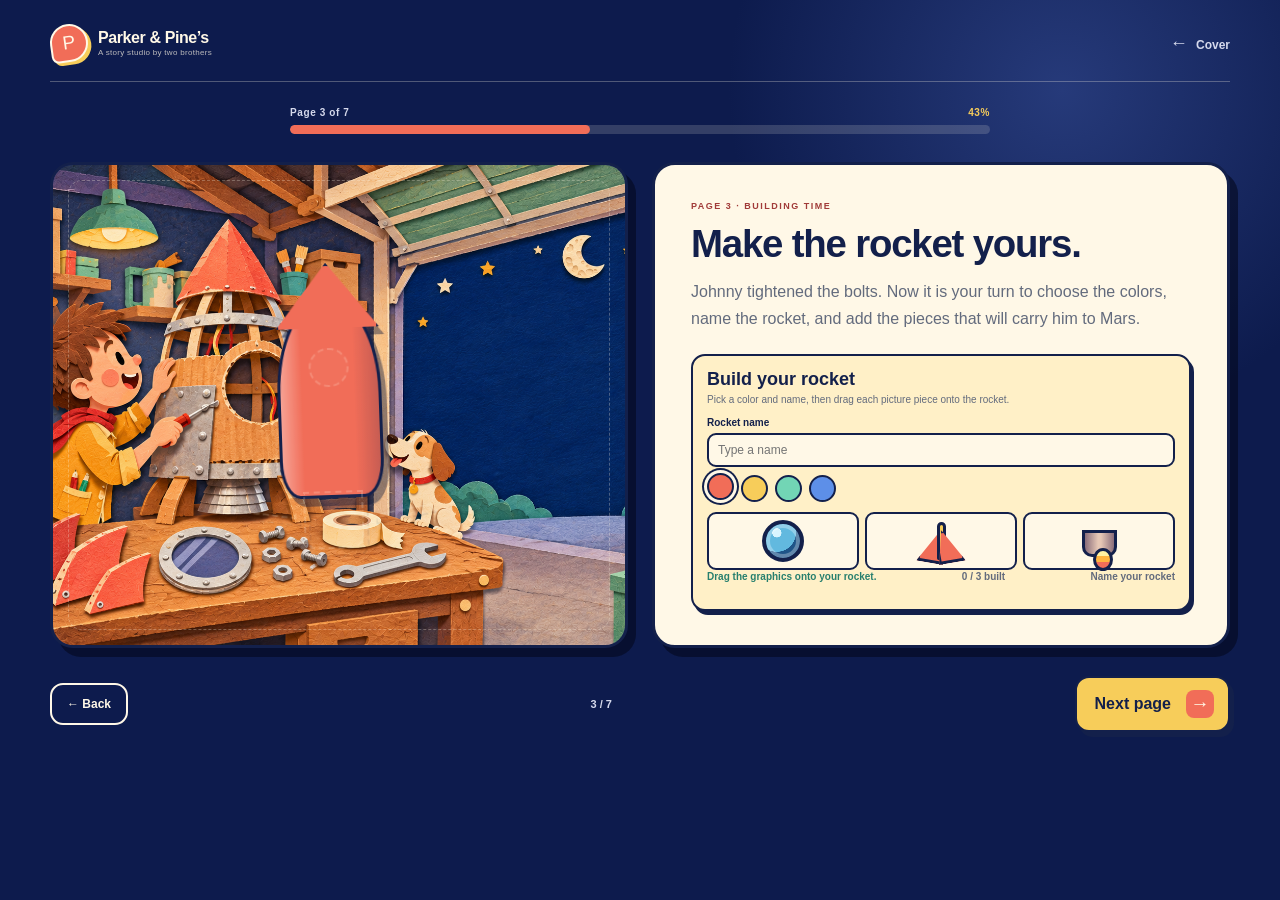
==== story-03.html @ 289e5629 "Build Johnny Builds to Mars storybook" ====
<!doctype html>
<html lang="en">
  <head><meta charset="UTF-8" /><meta name="viewport" content="width=device-width, initial-scale=1.0" /><meta name="theme-color" content="#0d1b4d" /><meta name="description" content="Johnny builds a rocket in the garage." /><title>3 — Johnny Builds to Mars</title><link rel="stylesheet" href="styles.css" /></head>
  <body class="story-body" data-page="3">
    <main class="story-page">
      <header class="story-header"><a class="brand-lockup" href="index.html"><span class="brand-symbol" aria-hidden="true">P</span><span><strong>Parker &amp; Pine’s</strong><small>A story studio by two brothers</small></span></a><a class="cover-link" href="index.html"><span aria-hidden="true">←</span> Cover</a></header>
      <div class="story-progress"><div class="progress-label"><span>Page 3 of 7</span><span>43%</span></div><div class="progress-track" role="progressbar" aria-label="Story progress" aria-valuemin="1" aria-valuemax="7" aria-valuenow="3"><div class="progress-fill" style="width:42.855%"></div></div></div>
      <section class="story-layout">
        <article class="art-card" id="art-card"><img class="art-image" src="assets/page-03-garage.png" alt="Johnny building a homemade rocket in the garage while his dog watches" /><div class="rocket-graphic rocket-preview" id="rocket-preview" data-base-class="rocket-graphic rocket-preview" role="group" aria-label="Your rocket"><span class="rocket-flame" data-graphic-part="engine"></span><button class="rocket-slot rocket-fin rocket-fin-left" data-rocket-slot="fins" type="button" aria-label="Add rocket fins"><span class="sr-only">Fins</span></button><div class="rocket-shell"><span class="rocket-nose"></span><button class="rocket-slot rocket-window" data-rocket-slot="window" type="button" aria-label="Add rocket window"><span class="sr-only">Window</span></button></div><button class="rocket-slot rocket-fin rocket-fin-right" data-rocket-slot="fins" type="button" aria-label="Add rocket fins"><span class="sr-only">Fins</span></button><button class="rocket-slot rocket-engine" data-rocket-slot="engine" type="button" aria-label="Add rocket engine"><span class="sr-only">Engine</span></button></div><div class="hotspot-message" id="hotspot-message"></div></article>
        <article class="story-copy"><p class="eyebrow">PAGE 3 · BUILDING TIME</p><h1>Make the rocket yours.</h1><p>Johnny tightened the bolts. Now it is your turn to choose the colors, name the rocket, and add the pieces that will carry him to Mars.</p><div class="game-panel"><h2>Build your rocket</h2><p>Pick a color and name, then drag each picture piece onto the rocket.</p><label class="rocket-name-label" for="rocket-name">Rocket name<input id="rocket-name" maxlength="18" autocomplete="off" placeholder="Type a name" /></label><div class="rocket-colors" role="group" aria-label="Choose a rocket color"><button class="rocket-color-swatch swatch-coral" data-rocket-color="coral" type="button" aria-label="Coral rocket"></button><button class="rocket-color-swatch swatch-yellow" data-rocket-color="yellow" type="button" aria-label="Yellow rocket"></button><button class="rocket-color-swatch swatch-mint" data-rocket-color="mint" type="button" aria-label="Mint rocket"></button><button class="rocket-color-swatch swatch-blue" data-rocket-color="blue" type="button" aria-label="Blue rocket"></button></div><div class="build-parts" role="group" aria-label="Rocket pieces"><button class="build-part part-option" data-part="window" draggable="true" type="button" aria-label="Add a window"><span class="part-art part-art-window" aria-hidden="true"><span></span></span><span class="sr-only">Window</span></button><button class="build-part part-option" data-part="fins" draggable="true" type="button" aria-label="Add fins"><span class="part-art part-art-fins" aria-hidden="true"><span></span></span><span class="sr-only">Fins</span></button><button class="build-part part-option" data-part="engine" draggable="true" type="button" aria-label="Add an engine"><span class="part-art part-art-engine" aria-hidden="true"><span></span></span><span class="sr-only">Engine</span></button></div><p class="game-status build-status-row"><span id="build-status">Drag the graphics onto your rocket.</span><span id="build-score">0 / 3 built</span><span id="rocket-name-display">Name your rocket</span></p></div></article>
      </section>
      <nav class="story-nav" aria-label="Story navigation"><a class="secondary-button" href="story-02.html"><span aria-hidden="true">←</span> Back</a><span class="page-number">3 / 7</span><a class="primary-button nav-next" href="story-04.html">Next page <span aria-hidden="true">→</span></a></nav>
    </main>
    <script src="story.js"></script>
  </body>
</html>
---- styles.css ----
:root {
  --navy: #0d1b4d;
  --navy-deep: #071238;
  --navy-soft: #182d67;
  --paper: #fff8e7;
  --paper-dark: #e8d7b9;
  --coral: #f16d58;
  --yellow: #f7cd5a;
  --mint: #72d5b5;
  --ink: #13204b;
  --muted: #d5d9ec;
  --line: rgba(255,248,231,.28);
  --shadow: 8px 9px 0 rgba(4, 9, 32, .62);
}

* { box-sizing: border-box; }
html { scroll-behavior: smooth; }
body { margin: 0; min-width: 320px; background: var(--navy-deep); color: var(--paper); font-family: 'Trebuchet MS', 'Arial Rounded MT Bold', Arial, sans-serif; }
button, a { font: inherit; }
button:focus-visible, a:focus-visible { outline: 3px solid var(--yellow); outline-offset: 4px; }
a { color: inherit; text-decoration: none; }

/* Cover */
.cover-body { min-height: 100vh; background: var(--navy-deep); }
.cover-page { position: relative; min-height: 100svh; overflow: hidden; isolation: isolate; }
.cover-image { position: absolute; inset: 0; z-index: -3; width: 100%; height: 100%; object-fit: cover; object-position: center; }
.cover-shade { position: absolute; inset: 0; z-index: -2; background: linear-gradient(90deg, rgba(7,18,56,.83) 0%, rgba(7,18,56,.45) 33%, rgba(7,18,56,.06) 73%), linear-gradient(0deg, rgba(7,18,56,.62), transparent 38%); }
.brand-header { display: flex; align-items: center; justify-content: space-between; gap: 20px; width: min(1180px, calc(100% - 64px)); margin: 0 auto; }
.cover-brand { padding-top: 28px; }
.brand-lockup { display: inline-flex; align-items: center; gap: 10px; }
.brand-lockup > span:last-child { display: flex; flex-direction: column; gap: 1px; }
.brand-lockup strong { font-size: 19px; letter-spacing: -.4px; }
.brand-lockup small { color: rgba(255,248,231,.72); font-size: 9px; letter-spacing: .3px; }
.brand-symbol { display: grid; place-items: center; width: 38px; height: 38px; border: 2px solid var(--paper); border-radius: 50% 50% 50% 7px; background: var(--coral); color: var(--paper); font-size: 19px; transform: rotate(-8deg); box-shadow: 3px 3px 0 var(--yellow); }
.brand-note { color: var(--yellow); font-size: 10px; font-weight: 800; letter-spacing: 1.8px; }
.cover-copy { width: min(1180px, calc(100% - 64px)); margin: 0 auto; padding: clamp(130px, 23vh, 220px) 0 80px; }
.eyebrow { margin: 0 0 16px; color: var(--yellow); font-size: 11px; font-weight: 800; letter-spacing: 2px; }
.cover-copy h1 { max-width: 650px; margin: 0; color: var(--paper); font: 800 clamp(60px, 8vw, 110px)/.84 'Arial Rounded MT Bold', 'Trebuchet MS', Arial, sans-serif; letter-spacing: -5px; text-shadow: 3px 5px 0 rgba(7,18,56,.64); }
.cover-copy h1 span { color: var(--coral); }
.cover-copy p:not(.eyebrow) { max-width: 360px; margin: 26px 0 30px; color: rgba(255,248,231,.86); font-size: 16px; line-height: 1.55; }
.primary-button, .secondary-button, .hotspot, .game-button { cursor: pointer; transition: transform .2s ease, box-shadow .2s ease, background .2s ease; }
.primary-button { display: inline-flex; align-items: center; gap: 15px; padding: 13px 14px 13px 20px; border: 2px solid var(--ink); border-radius: 14px; background: var(--yellow); color: var(--ink); box-shadow: 4px 5px 0 var(--ink); font-weight: 800; }
.primary-button:hover, .secondary-button:hover, .game-button:hover { transform: translateY(-3px); box-shadow: 4px 8px 0 var(--ink); }
.primary-button span { display: grid; place-items: center; width: 28px; height: 28px; border-radius: 8px; background: var(--coral); color: var(--paper); font-size: 19px; }

/* Shared story page */
.story-body { background: radial-gradient(circle at 83% 10%, #263a7a 0, transparent 25%), var(--navy); }
.story-page { min-height: 100svh; padding: 24px 0 34px; overflow: hidden; }
.story-header, .story-progress, .story-layout { width: min(1180px, calc(100% - 64px)); margin-left: auto; margin-right: auto; }
.story-header { display: flex; align-items: center; justify-content: space-between; gap: 18px; padding-bottom: 19px; border-bottom: 1px solid var(--line); }
.story-header .brand-lockup strong { font-size: 16px; }
.story-header .brand-lockup small { font-size: 8px; }
.cover-link { color: var(--muted); font-size: 12px; font-weight: 800; }
.cover-link span { margin-right: 5px; font-size: 18px; }
.story-progress { max-width: 700px; margin-top: 25px; margin-bottom: 28px; }
.progress-label { display: flex; justify-content: space-between; margin-bottom: 7px; color: var(--muted); font-size: 10px; font-weight: 800; letter-spacing: .6px; }
.progress-label span:last-child { color: var(--yellow); }
.progress-track { height: 9px; overflow: hidden; border-radius: 9px; background: rgba(255,248,231,.16); }
.progress-fill { width: 14.285%; height: 100%; border-radius: inherit; background: var(--coral); transition: width .3s ease; }
.story-layout { display: grid; grid-template-columns: minmax(0, 1fr) minmax(0, 1fr); gap: 24px; align-items: stretch; }
.art-card { position: relative; overflow: hidden; min-height: 430px; border: 3px solid var(--ink); border-radius: 23px; background: var(--navy-soft); box-shadow: var(--shadow); }
.art-image { display: block; width: 100%; height: 100%; min-height: 430px; object-fit: cover; }
.art-card::after { content: ''; position: absolute; inset: 15px; z-index: 1; border: 1px dashed rgba(255,248,231,.28); border-radius: 14px; pointer-events: none; }
.story-copy { display: flex; flex-direction: column; justify-content: center; min-height: 430px; padding: 34px 36px; border: 3px solid var(--ink); border-radius: 23px; background: var(--paper); color: var(--ink); box-shadow: var(--shadow); }
.story-copy .eyebrow { color: #a13b39; font-size: 9px; letter-spacing: 1.5px; }
.story-copy h1 { max-width: 450px; margin: 10px 0 14px; font: 800 clamp(29px, 3vw, 39px)/1.04 'Arial Rounded MT Bold', 'Trebuchet MS', Arial, sans-serif; letter-spacing: -1.2px; }
.story-copy > p { max-width: 500px; margin: 0; color: #636b7d; font-size: 16px; line-height: 1.7; }
.story-instruction { margin: 24px 0 0; padding: 12px 13px; border-radius: 11px; background: #f8edc9; color: #636b7d; font-size: 11px; font-weight: 700; line-height: 1.4; }
.story-instruction strong { display: block; margin-bottom: 3px; color: var(--ink); font-size: 12px; }
.story-nav { display: flex; align-items: center; justify-content: space-between; gap: 15px; width: min(1180px, calc(100% - 64px)); margin: 28px auto 0; }
.secondary-button { padding: 12px 15px; border: 2px solid var(--paper); border-radius: 13px; background: transparent; color: var(--paper); font-size: 12px; font-weight: 800; }
.secondary-button[aria-disabled="true"] { opacity: .35; pointer-events: none; }
.page-number { color: var(--muted); font-size: 11px; font-weight: 800; }
.nav-next { padding: 12px 14px 12px 18px; }

/* Interactive art overlays */
.hotspot { position: absolute; z-index: 3; min-width: 0; min-height: 0; padding: 8px 11px; border: 2px solid var(--ink); border-radius: 10px 10px 10px 2px; background: var(--paper); color: var(--ink); box-shadow: 3px 3px 0 var(--ink); font-size: 10px; font-weight: 800; line-height: 1.1; white-space: nowrap; }
.hotspot[draggable="true"] { cursor: grab; }
.hotspot.dragging { cursor: grabbing; }
.hotspot:hover, .hotspot.active { background: var(--mint); transform: translateY(-2px); }
.telescope-hotspot { left: 43%; right: auto; bottom: 15%; }
.supply-helmet { top: 27%; left: 52%; } .supply-wrench { bottom: 17%; left: 28%; } .supply-map { bottom: 13%; left: 60%; } .supply-water { top: 42%; left: 56%; }
.part-window { top: 50%; left: 51%; } .part-fins { bottom: 16%; left: 28%; } .part-engine { bottom: 18%; left: 67%; }
.dog-hotspot { top: 53%; right: 17%; }
.launch-hotspot { top: 30%; left: 61%; }
.crater-one { right: 19%; bottom: 26%; } .crater-two { right: 37%; bottom: 12%; }
.lunch-hotspot { top: 57%; left: 45%; }
.sr-only { position: absolute; width: 1px; height: 1px; padding: 0; margin: -1px; overflow: hidden; clip: rect(0, 0, 0, 0); white-space: nowrap; border: 0; }
.rocket-graphic { --rocket-color: #f16d58; --rocket-light: #ffbd62; position: relative; }
.rocket-graphic[hidden] { display: none; }
.rocket-color-coral { --rocket-color: #f16d58; --rocket-light: #ffbd62; }
.rocket-color-yellow { --rocket-color: #f7cd5a; --rocket-light: #fff1b0; }
.rocket-color-mint { --rocket-color: #72d5b5; --rocket-light: #b4f0d9; }
.rocket-color-blue { --rocket-color: #5d8fe8; --rocket-light: #a6c5ff; }
.rocket-preview { position: absolute; z-index: 2; top: 17%; left: 31%; width: 35%; height: 67%; min-width: 145px; transform: rotate(-2deg); filter: drop-shadow(5px 8px 0 rgba(7,18,56,.42)); }
.rocket-shell { position: absolute; z-index: 2; top: 16%; left: 24%; width: 52%; height: 62%; border: 3px solid var(--ink); border-radius: 48% 48% 19% 19%; background: linear-gradient(90deg, rgba(255,255,255,.36), transparent 22% 75%, rgba(7,18,56,.18)), var(--rocket-color); }
.rocket-nose { position: absolute; top: -20%; left: -3%; width: 106%; height: 34%; border: 3px solid var(--ink); border-bottom: 0; border-radius: 50% 50% 0 0; background: var(--rocket-color); clip-path: polygon(50% 0, 100% 100%, 0 100%); }
.rocket-window { position: absolute; z-index: 4; top: 24%; left: 30%; width: 40%; aspect-ratio: 1; border: 3px solid var(--ink); border-radius: 50%; background: radial-gradient(circle at 33% 28%, #d9f5ff 0 13%, #62b9df 14% 54%, #1e5488 55%); opacity: .28; }
.rocket-fin { position: absolute; z-index: 1; width: 31%; height: 28%; border: 3px solid var(--ink); background: var(--rocket-color); clip-path: polygon(0 100%, 100% 100%, 74% 0); opacity: .28; }
.rocket-fin-left { top: 55%; left: 4%; transform: rotate(9deg); }
.rocket-fin-right { top: 55%; right: 4%; transform: scaleX(-1) rotate(9deg); }
.rocket-engine { position: absolute; z-index: 3; bottom: 6%; left: 35%; width: 30%; height: 18%; border: 3px solid var(--ink); border-radius: 0 0 13px 13px; background: linear-gradient(90deg, #8a6d7a, #e6c7b5 45% 55%, #8a6d7a); opacity: .28; }
.rocket-flame { position: absolute; z-index: 1; bottom: -11%; left: 41%; width: 18%; height: 22%; border: 3px solid var(--ink); border-radius: 50% 50% 55% 55%; background: linear-gradient(#fff1a2 0 28%, #ffb43f 29% 62%, #f16d58 63%); opacity: 0; transform: scale(.8); }
.rocket-graphic.has-window .rocket-window { opacity: 1; }
.rocket-graphic.has-fins .rocket-fin { opacity: 1; }
.rocket-graphic.has-engine .rocket-engine { opacity: 1; }
.rocket-graphic.has-engine .rocket-flame { opacity: 1; animation: flame-flicker .35s ease-in-out infinite alternate; }
.rocket-slot { appearance: none; margin: 0; padding: 0; border: 2px dashed rgba(255,248,231,.72); background: rgba(255,248,231,.1); cursor: pointer; }
.rocket-slot:hover, .rocket-slot.ready { background: rgba(247,205,90,.35); transform: scale(1.06); }
.rocket-slot.has-part { border-style: solid; border-color: transparent; }
.rocket-preview .rocket-window { cursor: pointer; }
.rocket-preview .rocket-fin, .rocket-preview .rocket-engine { cursor: pointer; }
.flight-rocket, .mars-rocket { z-index: 4; width: 118px; height: 190px; filter: drop-shadow(5px 7px 0 rgba(7,18,56,.48)); pointer-events: none; }
.flight-rocket { position: absolute; left: 40%; bottom: 7%; transform: rotate(-15deg) scale(.78); }
.art-card.launched .flight-rocket { animation: rocket-flight 2.7s cubic-bezier(.2,.75,.25,1) forwards; }
.mars-rocket { position: absolute; top: -12%; left: 56%; transform: rotate(-14deg); }
.art-card.rocket-landed .mars-rocket { animation: rocket-landing 2s cubic-bezier(.2,.75,.25,1) forwards; }
.rocket-name-tag { position: absolute; z-index: 5; top: -23px; left: 50%; max-width: 130px; padding: 4px 7px; overflow: hidden; border: 2px solid var(--ink); border-radius: 8px; background: var(--paper); color: var(--ink); font-size: 9px; font-weight: 800; text-overflow: ellipsis; transform: translateX(-50%); white-space: nowrap; }
@keyframes flame-flicker { from { transform: scale(.8) translateY(0); } to { transform: scale(1) translateY(4px); } }
@keyframes rocket-flight { 0% { opacity: 1; transform: translate(0, 0) rotate(-15deg) scale(.78); } 42% { opacity: 1; transform: translate(30px, -150px) rotate(-15deg) scale(1); } 100% { opacity: 0; transform: translate(160px, -520px) rotate(-10deg) scale(.62); } }
@keyframes rocket-landing { 0% { opacity: 0; transform: translate(45px, -40px) rotate(-14deg) scale(.65); } 66% { opacity: 1; transform: translate(18px, 175px) rotate(-7deg) scale(.92); } 100% { opacity: 1; transform: translate(0, 255px) rotate(0) scale(1); } }
.hotspot-message { position: absolute; z-index: 4; left: 50%; bottom: 20px; max-width: calc(100% - 70px); padding: 9px 12px; border-radius: 10px; background: rgba(7,18,56,.87); color: var(--paper); text-align: center; font-size: 11px; font-weight: 800; transform: translateX(-50%); }
.hotspot-message:empty { display: none; }
.art-card.telescope-open .hotspot-message { display: none; }
.art-card.telescope-open .telescope-hotspot { background: var(--coral); color: var(--paper); box-shadow: 0 0 0 8px rgba(247,205,90,.32), 3px 3px 0 var(--ink); }
.telescope-view { position: absolute; inset: 0; z-index: 5; display: grid; place-items: center; align-content: center; gap: 14px; padding: 28px; background: rgba(7,18,56,.92); text-align: center; animation: telescope-fade .35s ease both; }
.telescope-view[hidden] { display: none; }
.telescope-lens { width: min(55%, 270px); aspect-ratio: 1; border: 12px solid #e8d7b9; border-radius: 50%; background: url('assets/page-01-night.png') 100% -5% / auto 280% no-repeat; box-shadow: 0 0 0 7px var(--ink), 0 0 0 13px rgba(247,205,90,.55), 0 12px 24px rgba(0,0,0,.35); animation: telescope-zoom .55s cubic-bezier(.2,.8,.2,1) both; }
.telescope-caption { display: grid; gap: 4px; color: var(--paper); }
.telescope-caption strong { color: var(--yellow); font: 800 25px/1 'Arial Rounded MT Bold', 'Trebuchet MS', Arial, sans-serif; }
.telescope-caption span { color: rgba(255,248,231,.82); font-size: 12px; }
.telescope-close { padding: 9px 12px; border: 2px solid var(--paper); border-radius: 10px; background: transparent; color: var(--paper); cursor: pointer; font-size: 11px; font-weight: 800; }
.telescope-close:hover { background: var(--paper); color: var(--ink); }
@keyframes telescope-fade { from { opacity: 0; } to { opacity: 1; } }
@keyframes telescope-zoom { from { transform: scale(.72); opacity: .35; } to { transform: scale(1); opacity: 1; } }
.art-card.launched .launch-hotspot { background: var(--coral); color: var(--paper); box-shadow: 0 0 0 8px rgba(247,205,90,.32), 3px 3px 0 var(--ink); }
.art-card.snacks-revealed .lunch-hotspot { background: var(--coral); color: var(--paper); }

/* In-page game controls */
.game-panel { margin-top: 21px; padding: 14px; border: 2px solid var(--ink); border-radius: 14px; background: #fff0c7; box-shadow: 3px 4px 0 var(--ink); }
.game-panel h2 { margin: 0 0 5px; font: 800 18px/1 'Arial Rounded MT Bold', 'Trebuchet MS', Arial, sans-serif; }
.game-panel p { margin: 0 0 10px; color: #636b7d; font-size: 10px; line-height: 1.4; }
.game-buttons { display: grid; grid-template-columns: repeat(4, 1fr); gap: 6px; }
.game-button { min-height: 42px; padding: 7px 4px; border: 2px solid var(--ink); border-radius: 9px; background: var(--paper); color: var(--ink); font-size: 10px; font-weight: 800; }
.game-button.found, .game-button.done { background: var(--mint); opacity: .7; box-shadow: none; transform: translateY(2px); }
.game-status { min-height: 15px; margin-top: 9px; color: #277f6e; font-size: 10px; font-weight: 800; }
.bag-drop { display: grid; place-items: center; min-height: 48px; margin-top: 9px; padding: 8px; border: 2px dashed #a13b39; border-radius: 9px; color: #a13b39; font-size: 10px; font-weight: 800; text-align: center; transition: background .2s ease, border-color .2s ease, transform .2s ease; }
.bag-drop.ready, .bag-drop.filled { border-style: solid; background: var(--mint); color: var(--ink); }
.bag-drop.ready { transform: scale(1.02); }
.dragging { opacity: .55; }
.rocket-name-label { display: grid; gap: 5px; margin: 10px 0 8px; color: var(--ink); font-size: 10px; font-weight: 800; }
.rocket-name-label input { width: 100%; padding: 8px 9px; border: 2px solid var(--ink); border-radius: 9px; background: var(--paper); color: var(--ink); font-size: 12px; outline: none; }
.rocket-name-label input:focus { box-shadow: 0 0 0 3px rgba(241,109,88,.28); }
.rocket-colors { display: flex; gap: 7px; margin: 4px 0 10px; }
.rocket-color-swatch { width: 27px; height: 27px; padding: 0; border: 2px solid var(--ink); border-radius: 50%; cursor: pointer; transition: transform .2s ease, box-shadow .2s ease; }
.rocket-color-swatch:hover, .rocket-color-swatch.active { transform: translateY(-2px); box-shadow: 0 0 0 3px var(--paper), 0 0 0 5px var(--ink); }
.swatch-coral { background: #f16d58; } .swatch-yellow { background: #f7cd5a; } .swatch-mint { background: #72d5b5; } .swatch-blue { background: #5d8fe8; }
.build-parts { display: flex; gap: 6px; }
.build-part { flex: 1; min-height: 43px; padding: 5px; border: 2px solid var(--ink); border-radius: 9px; background: var(--paper); color: var(--ink); cursor: grab; font-size: 9px; font-weight: 800; }
.build-part.packed { opacity: .35; cursor: default; }
.part-option { display: grid; place-items: center; min-height: 58px; }
.part-art { position: relative; display: block; width: 42px; height: 42px; }
.part-art-window { border: 4px solid var(--ink); border-radius: 50%; background: radial-gradient(circle at 32% 26%, #d9f5ff 0 13%, #62b9df 14% 55%, #1e5488 56%); box-shadow: inset 0 0 0 4px rgba(255,255,255,.3); }
.part-art-fins::before, .part-art-fins::after { content: ''; position: absolute; top: 9px; width: 21px; height: 28px; border: 3px solid var(--ink); background: var(--coral); clip-path: polygon(0 100%, 100% 100%, 70% 0); }
.part-art-fins::before { left: -1px; transform: rotate(10deg); } .part-art-fins::after { right: -1px; transform: scaleX(-1) rotate(10deg); }
.part-art-fins span { position: absolute; left: 17px; top: 2px; width: 9px; height: 38px; border: 3px solid var(--ink); border-radius: 8px 8px 3px 3px; background: var(--yellow); }
.part-art-engine { width: 35px; height: 27px; margin-top: 5px; border: 3px solid var(--ink); border-radius: 0 0 10px 10px; background: linear-gradient(90deg, #8a6d7a, #e6c7b5 45% 55%, #8a6d7a); }
.part-art-engine::after { content: ''; position: absolute; left: 8px; bottom: -17px; width: 14px; height: 17px; border: 3px solid var(--ink); border-radius: 50%; background: linear-gradient(#fff1a2 0 28%, #ffb43f 29% 62%, #f16d58 63%); }
.build-status-row { display: flex; flex-wrap: wrap; align-items: center; justify-content: space-between; gap: 4px 8px; }
.build-status-row #build-status { color: #277f6e; }
.build-status-row #rocket-name-display { max-width: 125px; overflow: hidden; text-overflow: ellipsis; white-space: nowrap; }
.build-target { min-height: 45px; margin-top: 8px; padding: 9px; border: 2px dashed #a13b39; border-radius: 9px; color: #a13b39; font-size: 10px; font-weight: 800; text-align: center; }
.build-target.ready { border-style: solid; background: var(--mint); color: var(--ink); }
.launch-button { width: 100%; margin-top: 8px; }
.ending-note { margin-top: 22px; padding: 12px 13px; border-radius: 11px; background: var(--yellow); color: var(--ink); font-size: 11px; font-weight: 800; line-height: 1.4; }

@media (max-width: 900px) {
  .cover-copy, .brand-header, .story-header, .story-progress, .story-layout, .story-nav { width: min(100% - 40px, 700px); }
  .cover-image { object-position: 58% center; } .cover-shade { background: linear-gradient(90deg, rgba(7,18,56,.88), rgba(7,18,56,.2)), linear-gradient(0deg, rgba(7,18,56,.72), transparent 45%); }
  .story-layout { grid-template-columns: 1fr; } .art-card, .art-image { min-height: 390px; } .story-copy { padding: 30px 26px; } .story-nav { margin-top: 23px; }
}
@media (max-width: 580px) {
  .cover-page { min-height: 100svh; } .cover-image { object-position: 63% center; } .cover-brand { padding-top: 20px; } .brand-note { display: none; } .cover-copy { padding-top: 42vh; } .cover-copy h1 { font-size: 61px; letter-spacing: -3px; } .cover-copy p:not(.eyebrow) { max-width: 280px; font-size: 14px; }
  .story-page { padding-top: 17px; } .story-header .brand-lockup strong { font-size: 14px; } .story-header .brand-lockup small { display: none; } .story-header { width: calc(100% - 30px); } .cover-link { font-size: 11px; } .story-progress, .story-layout, .story-nav { width: calc(100% - 30px); } .story-progress { margin-top: 19px; margin-bottom: 22px; } .art-card, .art-image { min-height: 270px; } .story-copy h1 { font-size: 32px; } .story-copy > p { font-size: 15px; line-height: 1.6; } .story-nav { flex-wrap: wrap; } .page-number { order: -1; width: 100%; text-align: center; } .game-buttons { grid-template-columns: repeat(2, 1fr); } .build-parts { flex-wrap: wrap; } .build-part { min-width: calc(33.333% - 5px); }
  .rocket-preview { left: 25%; width: 49%; min-width: 115px; height: 68%; } .flight-rocket, .mars-rocket { width: 84px; height: 135px; } .hotspot-message { max-width: calc(100% - 36px); bottom: 12px; } .telescope-hotspot { left: 40%; right: auto; bottom: 13%; } .supply-helmet { top: 25%; left: 53%; } .supply-wrench { bottom: 13%; left: 26%; } .supply-map { bottom: 11%; left: 62%; } .supply-water { top: 41%; left: 57%; } .dog-hotspot { top: 51%; right: 17%; } .launch-hotspot { top: 28%; left: 60%; } .crater-one { right: 19%; bottom: 23%; } .crater-two { right: 35%; bottom: 10%; } .lunch-hotspot { top: 57%; left: 45%; }
}
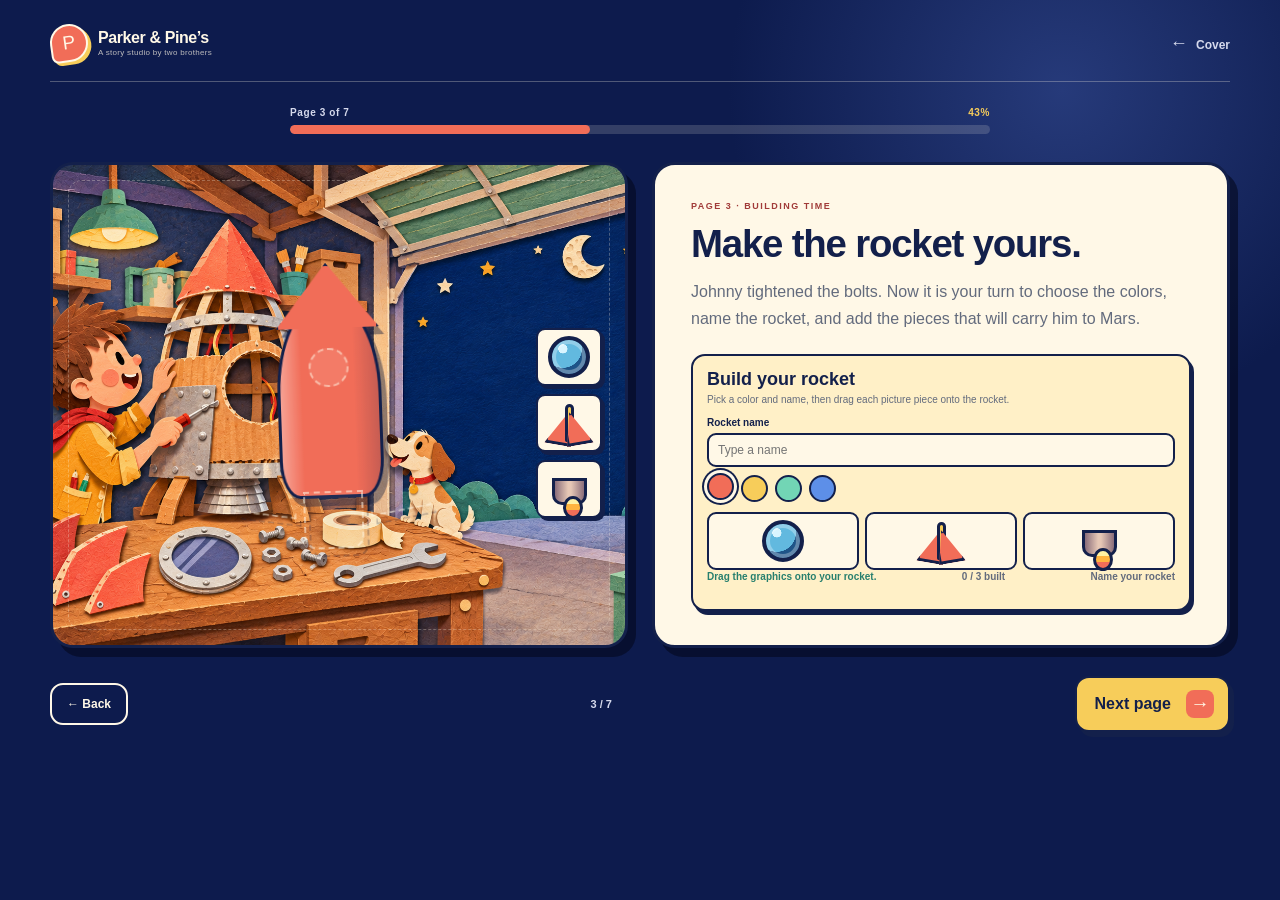
==== commit 17e6b851: "Fix draggable rocket parts on build page" ====
--- a/story-03.html
+++ b/story-03.html
@@ -6,7 +6,7 @@
       <header class="story-header"><a class="brand-lockup" href="index.html"><span class="brand-symbol" aria-hidden="true">P</span><span><strong>Parker &amp; Pine’s</strong><small>A story studio by two brothers</small></span></a><a class="cover-link" href="index.html"><span aria-hidden="true">←</span> Cover</a></header>
       <div class="story-progress"><div class="progress-label"><span>Page 3 of 7</span><span>43%</span></div><div class="progress-track" role="progressbar" aria-label="Story progress" aria-valuemin="1" aria-valuemax="7" aria-valuenow="3"><div class="progress-fill" style="width:42.855%"></div></div></div>
       <section class="story-layout">
-        <article class="art-card" id="art-card"><img class="art-image" src="assets/page-03-garage.png" alt="Johnny building a homemade rocket in the garage while his dog watches" /><div class="rocket-graphic rocket-preview" id="rocket-preview" data-base-class="rocket-graphic rocket-preview" role="group" aria-label="Your rocket"><span class="rocket-flame" data-graphic-part="engine"></span><button class="rocket-slot rocket-fin rocket-fin-left" data-rocket-slot="fins" type="button" aria-label="Add rocket fins"><span class="sr-only">Fins</span></button><div class="rocket-shell"><span class="rocket-nose"></span><button class="rocket-slot rocket-window" data-rocket-slot="window" type="button" aria-label="Add rocket window"><span class="sr-only">Window</span></button></div><button class="rocket-slot rocket-fin rocket-fin-right" data-rocket-slot="fins" type="button" aria-label="Add rocket fins"><span class="sr-only">Fins</span></button><button class="rocket-slot rocket-engine" data-rocket-slot="engine" type="button" aria-label="Add rocket engine"><span class="sr-only">Engine</span></button></div><div class="hotspot-message" id="hotspot-message"></div></article>
+        <article class="art-card" id="art-card"><img class="art-image" src="assets/page-03-garage.png" alt="Johnny building a homemade rocket in the garage while his dog watches" /><div class="rocket-graphic rocket-preview" id="rocket-preview" data-base-class="rocket-graphic rocket-preview" role="group" aria-label="Your rocket"><span class="rocket-flame" data-graphic-part="engine"></span><button class="rocket-slot rocket-fin rocket-fin-left" data-rocket-slot="fins" type="button" aria-label="Add rocket fins"><span class="sr-only">Fins</span></button><div class="rocket-shell"><span class="rocket-nose"></span><button class="rocket-slot rocket-window" data-rocket-slot="window" type="button" aria-label="Add rocket window"><span class="sr-only">Window</span></button></div><button class="rocket-slot rocket-fin rocket-fin-right" data-rocket-slot="fins" type="button" aria-label="Add rocket fins"><span class="sr-only">Fins</span></button><button class="rocket-slot rocket-engine" data-rocket-slot="engine" type="button" aria-label="Add rocket engine"><span class="sr-only">Engine</span></button></div><div class="parts-tray" role="group" aria-label="Drag these rocket pieces onto your rocket"><button class="build-part part-option" data-part="window" draggable="true" type="button" aria-label="Drag a window onto the rocket"><span class="part-art part-art-window" aria-hidden="true"><span></span></span><span class="sr-only">Window</span></button><button class="build-part part-option" data-part="fins" draggable="true" type="button" aria-label="Drag fins onto the rocket"><span class="part-art part-art-fins" aria-hidden="true"><span></span></span><span class="sr-only">Fins</span></button><button class="build-part part-option" data-part="engine" draggable="true" type="button" aria-label="Drag an engine onto the rocket"><span class="part-art part-art-engine" aria-hidden="true"><span></span></span><span class="sr-only">Engine</span></button></div><div class="hotspot-message" id="hotspot-message"></div></article>
         <article class="story-copy"><p class="eyebrow">PAGE 3 · BUILDING TIME</p><h1>Make the rocket yours.</h1><p>Johnny tightened the bolts. Now it is your turn to choose the colors, name the rocket, and add the pieces that will carry him to Mars.</p><div class="game-panel"><h2>Build your rocket</h2><p>Pick a color and name, then drag each picture piece onto the rocket.</p><label class="rocket-name-label" for="rocket-name">Rocket name<input id="rocket-name" maxlength="18" autocomplete="off" placeholder="Type a name" /></label><div class="rocket-colors" role="group" aria-label="Choose a rocket color"><button class="rocket-color-swatch swatch-coral" data-rocket-color="coral" type="button" aria-label="Coral rocket"></button><button class="rocket-color-swatch swatch-yellow" data-rocket-color="yellow" type="button" aria-label="Yellow rocket"></button><button class="rocket-color-swatch swatch-mint" data-rocket-color="mint" type="button" aria-label="Mint rocket"></button><button class="rocket-color-swatch swatch-blue" data-rocket-color="blue" type="button" aria-label="Blue rocket"></button></div><div class="build-parts" role="group" aria-label="Rocket pieces"><button class="build-part part-option" data-part="window" draggable="true" type="button" aria-label="Add a window"><span class="part-art part-art-window" aria-hidden="true"><span></span></span><span class="sr-only">Window</span></button><button class="build-part part-option" data-part="fins" draggable="true" type="button" aria-label="Add fins"><span class="part-art part-art-fins" aria-hidden="true"><span></span></span><span class="sr-only">Fins</span></button><button class="build-part part-option" data-part="engine" draggable="true" type="button" aria-label="Add an engine"><span class="part-art part-art-engine" aria-hidden="true"><span></span></span><span class="sr-only">Engine</span></button></div><p class="game-status build-status-row"><span id="build-status">Drag the graphics onto your rocket.</span><span id="build-score">0 / 3 built</span><span id="rocket-name-display">Name your rocket</span></p></div></article>
       </section>
       <nav class="story-nav" aria-label="Story navigation"><a class="secondary-button" href="story-02.html"><span aria-hidden="true">←</span> Back</a><span class="page-number">3 / 7</span><a class="primary-button nav-next" href="story-04.html">Next page <span aria-hidden="true">→</span></a></nav>
--- a/styles.css
+++ b/styles.css
@@ -110,6 +110,13 @@
 .rocket-slot.has-part { border-style: solid; border-color: transparent; }
 .rocket-preview .rocket-window { cursor: pointer; }
 .rocket-preview .rocket-fin, .rocket-preview .rocket-engine { cursor: pointer; }
+.rocket-preview .rocket-window, .rocket-preview .rocket-fin, .rocket-preview .rocket-engine { opacity: .56; }
+.rocket-preview .rocket-window { border-style: dashed; border-color: var(--paper); background: rgba(255,248,231,.18); }
+.rocket-preview .rocket-fin, .rocket-preview .rocket-engine { border-style: dashed; border-color: var(--paper); }
+.rocket-preview .rocket-flame { opacity: 0; }
+.parts-tray { position: absolute; z-index: 4; top: 34%; right: 4%; display: grid; gap: 8px; width: 66px; }
+.parts-tray .part-option { width: 66px; min-height: 58px; box-shadow: 3px 3px 0 var(--ink); }
+.parts-tray .part-option.packed { opacity: .38; }
 .flight-rocket, .mars-rocket { z-index: 4; width: 118px; height: 190px; filter: drop-shadow(5px 7px 0 rgba(7,18,56,.48)); pointer-events: none; }
 .flight-rocket { position: absolute; left: 40%; bottom: 7%; transform: rotate(-15deg) scale(.78); }
 .art-card.launched .flight-rocket { animation: rocket-flight 2.7s cubic-bezier(.2,.75,.25,1) forwards; }
@@ -182,5 +189,5 @@
 @media (max-width: 580px) {
   .cover-page { min-height: 100svh; } .cover-image { object-position: 63% center; } .cover-brand { padding-top: 20px; } .brand-note { display: none; } .cover-copy { padding-top: 42vh; } .cover-copy h1 { font-size: 61px; letter-spacing: -3px; } .cover-copy p:not(.eyebrow) { max-width: 280px; font-size: 14px; }
   .story-page { padding-top: 17px; } .story-header .brand-lockup strong { font-size: 14px; } .story-header .brand-lockup small { display: none; } .story-header { width: calc(100% - 30px); } .cover-link { font-size: 11px; } .story-progress, .story-layout, .story-nav { width: calc(100% - 30px); } .story-progress { margin-top: 19px; margin-bottom: 22px; } .art-card, .art-image { min-height: 270px; } .story-copy h1 { font-size: 32px; } .story-copy > p { font-size: 15px; line-height: 1.6; } .story-nav { flex-wrap: wrap; } .page-number { order: -1; width: 100%; text-align: center; } .game-buttons { grid-template-columns: repeat(2, 1fr); } .build-parts { flex-wrap: wrap; } .build-part { min-width: calc(33.333% - 5px); }
-  .rocket-preview { left: 25%; width: 49%; min-width: 115px; height: 68%; } .flight-rocket, .mars-rocket { width: 84px; height: 135px; } .hotspot-message { max-width: calc(100% - 36px); bottom: 12px; } .telescope-hotspot { left: 40%; right: auto; bottom: 13%; } .supply-helmet { top: 25%; left: 53%; } .supply-wrench { bottom: 13%; left: 26%; } .supply-map { bottom: 11%; left: 62%; } .supply-water { top: 41%; left: 57%; } .dog-hotspot { top: 51%; right: 17%; } .launch-hotspot { top: 28%; left: 60%; } .crater-one { right: 19%; bottom: 23%; } .crater-two { right: 35%; bottom: 10%; } .lunch-hotspot { top: 57%; left: 45%; }
+  .rocket-preview { left: 25%; width: 49%; min-width: 115px; height: 68%; } .parts-tray { top: auto; right: 4%; bottom: 8%; display: flex; width: auto; } .parts-tray .part-option { width: 54px; min-height: 50px; } .flight-rocket, .mars-rocket { width: 84px; height: 135px; } .hotspot-message { max-width: calc(100% - 36px); bottom: 12px; } .telescope-hotspot { left: 40%; right: auto; bottom: 13%; } .supply-helmet { top: 25%; left: 53%; } .supply-wrench { bottom: 13%; left: 26%; } .supply-map { bottom: 11%; left: 62%; } .supply-water { top: 41%; left: 57%; } .dog-hotspot { top: 51%; right: 17%; } .launch-hotspot { top: 28%; left: 60%; } .crater-one { right: 19%; bottom: 23%; } .crater-two { right: 35%; bottom: 10%; } .lunch-hotspot { top: 57%; left: 45%; }
 }
